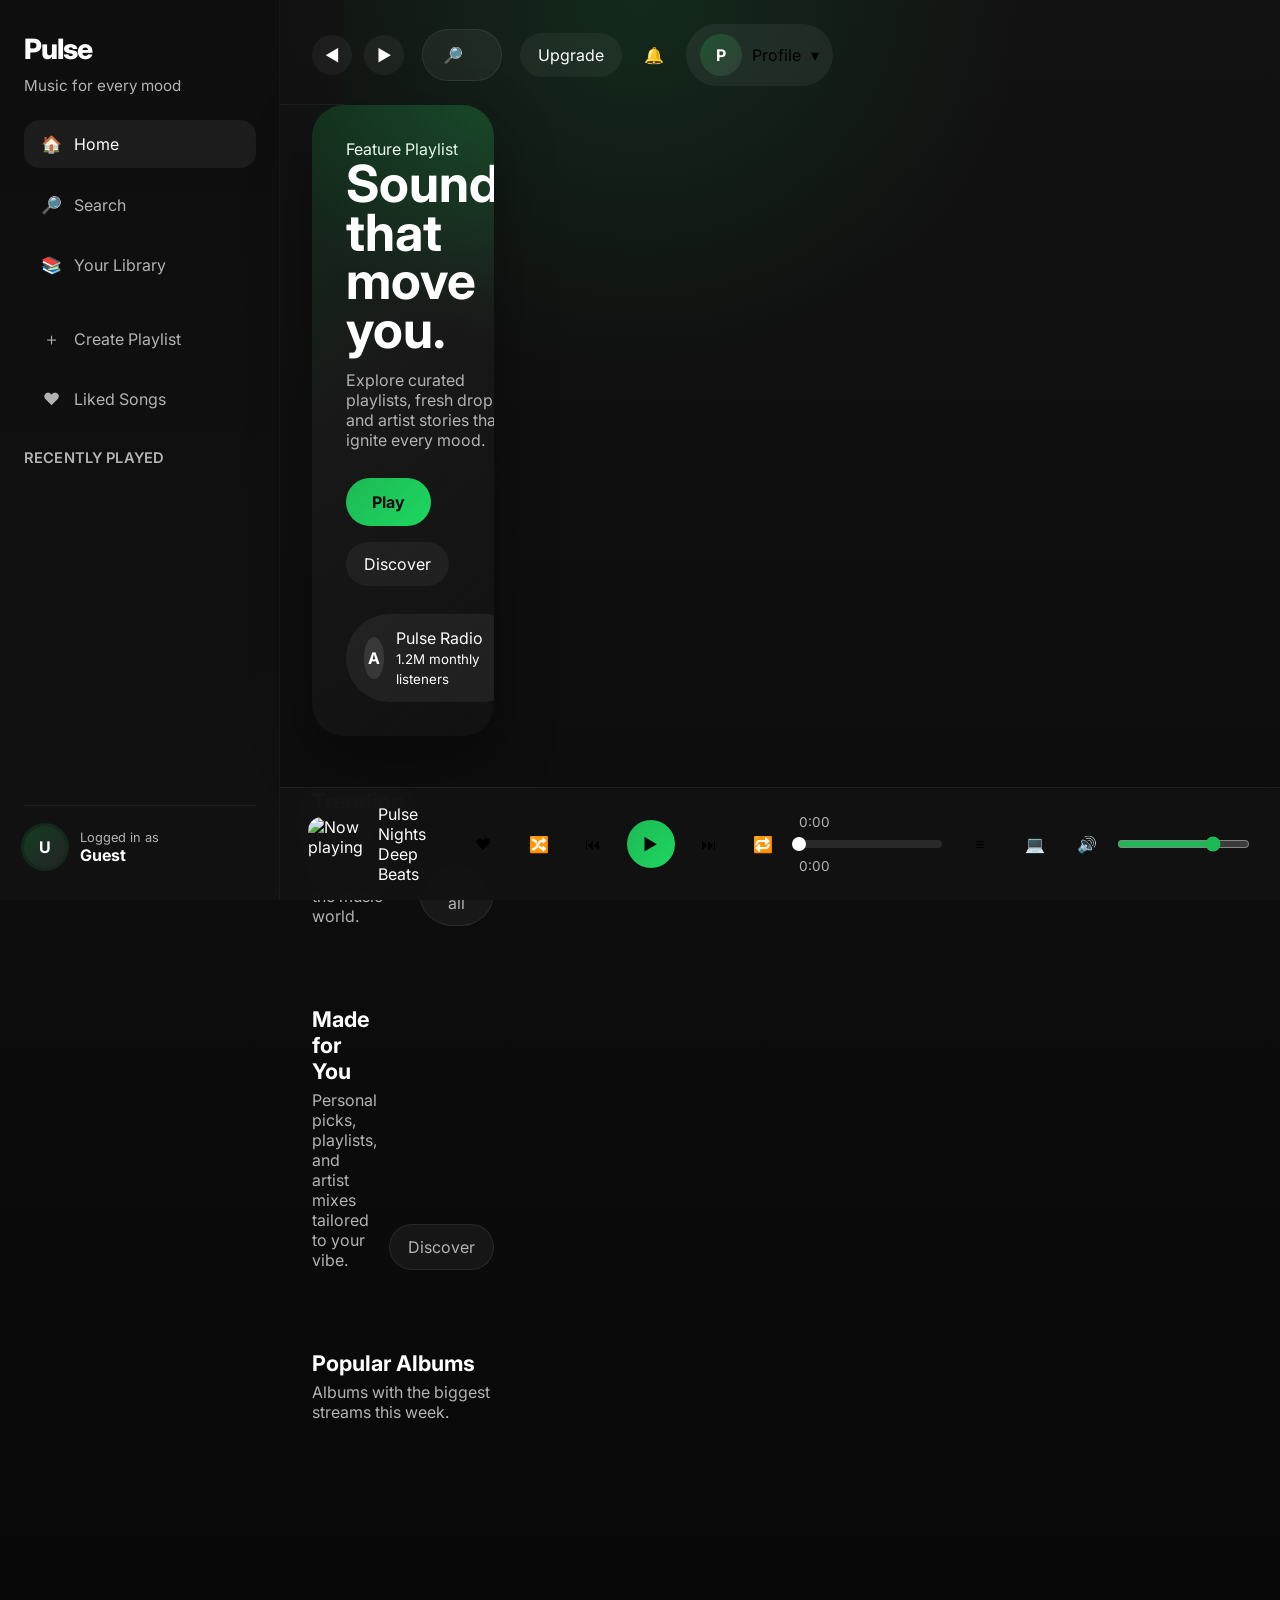
==== index.html @ 193f2313 "ok" ====
<!DOCTYPE html>
<html lang="en">
<head>
  <meta charset="UTF-8" />
  <meta name="viewport" content="width=device-width, initial-scale=1.0" />
  <title>Pulse Music • Spotify Clone</title>
  <link rel="preconnect" href="https://fonts.googleapis.com" />
  <link rel="preconnect" href="https://fonts.gstatic.com" crossorigin />
  <link href="https://fonts.googleapis.com/css2?family=Inter:wght@400;500;600;700;800&display=swap" rel="stylesheet" />
  <link rel="stylesheet" href="style.css" />
</head>
<body>
  <div class="page-shell">
    <aside class="sidebar">
      <div class="brand-panel">
        <div class="brand-logo">Pulse</div>
        <span class="brand-tag">Music for every mood</span>
      </div>
      <nav class="main-menu">
        <button class="menu-item active" data-view="home">
          <span class="icon home-icon"></span>
          <span>Home</span>
        </button>
        <button class="menu-item" data-view="search">
          <span class="icon search-icon"></span>
          <span>Search</span>
        </button>
        <button class="menu-item" data-view="library">
          <span class="icon library-icon"></span>
          <span>Your Library</span>
        </button>
      </nav>
      <div class="secondary-menu">
        <button class="playlist-action">
          <span class="icon add-icon"></span>
          Create Playlist
        </button>
        <button class="playlist-action">
          <span class="icon heart-icon"></span>
          Liked Songs
        </button>
      </div>
      <div class="playlist-panel">
        <div class="panel-title">Recently played</div>
        <div class="playlists-list" id="sidebar-playlists"></div>
      </div>
      <div class="sidebar-footer">
        <div class="profile-chip" id="sidebar-profile">
          <div class="avatar badge">U</div>
          <div>
            <span class="small-label">Logged in as</span>
            <p class="bold-text" id="sidebar-username">Guest</p>
          </div>
        </div>
      </div>
    </aside>

    <div class="main-frame">
      <header class="topbar" id="topbar">
        <div class="nav-controls">
          <button class="circle-btn soft-btn" id="nav-back" aria-label="Go back">◀</button>
          <button class="circle-btn soft-btn" id="nav-forward" aria-label="Go forward">▶</button>
        </div>
        <div class="search-shell">
          <div class="search-field">
            <span class="search-icon"></span>
            <input id="global-search" type="search" placeholder="Search artists, tracks, playlists..." autocomplete="off" />
          </div>
          <div class="search-suggestions" id="search-suggestions"></div>
        </div>
        <div class="top-actions">
          <button class="ghost-btn">Upgrade</button>
          <button class="icon-btn notification-btn" aria-label="Notifications">🔔</button>
          <button class="profile-btn" id="profile-dropdown-btn">
            <span class="avatar">P</span>
            <span class="username-text" id="topbar-name">Profile</span>
            <span class="chevron">▾</span>
          </button>
        </div>
      </header>

      <main class="workspace">
        <section class="hero-panel">
          <div class="hero-badge">Feature Playlist</div>
          <div class="hero-inner">
            <div class="hero-copy">
              <h1>Sounds that move you.</h1>
              <p>Explore curated playlists, fresh drops, and artist stories that ignite every mood.</p>
              <div class="hero-actions">
                <button class="primary-btn" id="hero-play">Play</button>
                <button class="ghost-btn">Discover</button>
              </div>
              <div class="hero-meta">
                <div class="artist-chip">
                  <span class="avatar blur-avatar">A</span>
                  <div>
                    <span>Pulse Radio</span>
                    <small>1.2M monthly listeners</small>
                  </div>
                </div>
              </div>
            </div>
            <div class="hero-cover">
              <div class="cover-glow"></div>
              <img src="https://images.unsplash.com/photo-1511376777868-611b54f68947?auto=format&fit=crop&w=900&q=80" alt="Featured album" />
            </div>
          </div>
        </section>

        <section class="section-block" id="trending-section">
          <div class="section-heading">
            <div>
              <h2>Trending Songs</h2>
              <p>What’s hot right now in the music world.</p>
            </div>
            <button class="text-btn" id="view-more-trending">View all</button>
          </div>
          <div class="horizontal-cards" id="trending-cards"></div>
        </section>

        <section class="section-block" id="made-for-you">
          <div class="section-heading">
            <div>
              <h2>Made for You</h2>
              <p>Personal picks, playlists, and artist mixes tailored to your vibe.</p>
            </div>
            <button class="text-btn" id="discover-more">Discover</button>
          </div>
          <div class="horizontal-cards" id="made-cards"></div>
        </section>

        <section class="section-block" id="popular-albums">
          <div class="section-heading">
            <div>
              <h2>Popular Albums</h2>
              <p>Albums with the biggest streams this week.</p>
            </div>
          </div>
          <div class="horizontal-cards" id="album-cards"></div>
        </section>

        <section class="section-block" id="library-section" hidden>
          <div class="section-heading">
            <div>
              <h2>Your Library</h2>
              <p>Quick access to liked songs and saved playlists.</p>
            </div>
            <button class="text-btn" id="open-liked-songs">Liked songs</button>
          </div>
          <div class="library-grid" id="library-grid"></div>
        </section>

        <section class="section-block" id="search-results-section" hidden>
          <div class="section-heading">
            <div>
              <h2>Search results</h2>
              <p>Instant results for your search query.</p>
            </div>
          </div>
          <div class="search-results-grid" id="search-results"></div>
        </section>
      </main>
    </div>
  </div>

  <div class="player-bar" id="player-bar">
    <div class="player-left">
      <img id="player-cover" class="player-cover" src="https://images.unsplash.com/photo-1511671782779-c97d3d27a1d4?auto=format&fit=crop&w=120&q=80" alt="Now playing" />
      <div>
        <p class="mini-label" id="player-song-title">Pulse Nights</p>
        <p class="tiny-text" id="player-artist">Deep Beats</p>
      </div>
      <button class="icon-btn" id="player-like" aria-label="Like song">♥</button>
    </div>
    <div class="player-center">
      <div class="player-controls">
        <button class="icon-btn" id="shuffle-btn" aria-label="Shuffle">🔀</button>
        <button class="icon-btn" id="prev-btn" aria-label="Previous">⏮</button>
        <button class="play-toggle primary-circle" id="play-pause-btn" aria-label="Play/Pause">▶</button>
        <button class="icon-btn" id="next-btn" aria-label="Next">⏭</button>
        <button class="icon-btn" id="repeat-btn" aria-label="Repeat">🔁</button>
      </div>
      <div class="progress-shell">
        <span class="time-label" id="current-time">0:00</span>
        <div class="progress-track" id="progress-track">
          <div class="progress-fill" id="progress-fill"></div>
          <div class="progress-thumb" id="progress-thumb"></div>
        </div>
        <span class="time-label" id="total-time">0:00</span>
      </div>
    </div>
    <div class="player-right">
      <button class="icon-btn" id="queue-btn" aria-label="Queue">≡</button>
      <button class="icon-btn" id="device-btn" aria-label="Devices">💻</button>
      <div class="volume-shell">
        <button class="icon-btn" id="mute-btn" aria-label="Mute">🔊</button>
        <input type="range" id="volume-slider" min="0" max="1" step="0.01" value="0.75" />
      </div>
    </div>
  </div>

  <div class="lyrics-modal" id="lyrics-modal" hidden>
    <div class="lyrics-card">
      <button class="close-modal" id="close-lyrics">✕</button>
      <h3>Lyrics board</h3>
      <p class="mini-label">Live lyrics, song story and playback mood.</p>
      <div class="lyrics-body" id="lyrics-body">
        <p>When the night calls the rhythm, we run through the pulse.</p>
        <p>Every beat, every drop, a memory feeling so close.</p>
        <p>Your voice becomes the skyline, and I float on the motion.</p>
      </div>
    </div>
  </div>

  <div class="modal-overlay" id="modal-overlay" hidden>
    <div class="modal-card">
      <div class="modal-header">
        <h3 id="modal-title">Confirm action</h3>
        <button class="close-modal" id="modal-close">✕</button>
      </div>
      <p class="modal-body" id="modal-text">Are you sure?</p>
      <input class="modal-input" id="modal-input" type="text" placeholder="Enter a playlist name" hidden />
      <div class="modal-actions">
        <button class="ghost-btn" id="modal-secondary">Cancel</button>
        <button class="primary-btn" id="modal-primary">Confirm</button>
      </div>
    </div>
  </div>

  <div class="toast-container" id="toast-container"></div>
  <audio id="audio-player" preload="metadata"></audio>
  <script type="module" src="app.js"></script>
</body>
</html>
---- style.css ----
:root {
  --bg: #121212;
  --bg-strong: #181818;
  --panel: #1a1a1a;
  --surface: #242424;
  --surface-soft: rgba(255,255,255,0.04);
  --text: #ffffff;
  --muted: #b3b3b3;
  --accent: #1db954;
  --accent-soft: rgba(29,185,84,0.16);
  --shadow: 0 24px 60px rgba(0,0,0,0.35);
  --radius: 24px;
  --radius-sm: 16px;
  --transition: 240ms cubic-bezier(0.22, 1, 0.36, 1);
}

* {
  box-sizing: border-box;
}

[hidden] {
  display: none !important;
}

html, body {
  min-height: 100%;
  background: radial-gradient(circle at top, rgba(29,185,84,0.14), transparent 22%),
              linear-gradient(180deg, #121212 0%, #080808 100%);
  color: var(--text);
  font-family: "Inter", sans-serif;
  margin: 0;
}

body {
  overflow-x: hidden;
}

img {
  max-width: 100%;
  display: block;
}

button, input {
  font: inherit;
}

button {
  border: none;
  background: transparent;
  cursor: pointer;
}

input {
  color: var(--text);
}

a {
  color: inherit;
  text-decoration: none;
}

.page-shell {
  display: grid;
  grid-template-columns: 280px 1fr;
  min-height: 100vh;
}

.sidebar {
  position: fixed;
  inset: 0 auto 0 0;
  width: 280px;
  padding: 32px 24px;
  background: linear-gradient(180deg, rgba(14,14,14,0.98), rgba(18,18,18,0.97));
  box-shadow: inset -1px 0 0 rgba(255,255,255,0.04);
  display: flex;
  flex-direction: column;
  gap: 26px;
}

.brand-panel {
  display: flex;
  flex-direction: column;
  gap: 10px;
}

.brand-logo {
  font-size: 1.75rem;
  font-weight: 800;
  letter-spacing: -0.04em;
}

.brand-tag {
  color: var(--muted);
  font-size: 0.95rem;
}

.main-menu, .secondary-menu {
  display: grid;
  gap: 12px;
}

.menu-item, .playlist-action {
  width: 100%;
  display: flex;
  align-items: center;
  gap: 14px;
  padding: 14px 18px;
  border-radius: 16px;
  color: var(--muted);
  transition: background var(--transition), color var(--transition), transform var(--transition);
}

.menu-item.active, .menu-item:hover, .playlist-action:hover {
  background: rgba(255,255,255,0.06);
  color: var(--text);
  transform: translateY(-1px);
}

.icon {
  width: 18px;
  height: 18px;
  display: inline-flex;
  align-items: center;
  justify-content: center;
  font-size: 1.05rem;
}

.home-icon::before { content: "🏠"; }
.search-icon::before { content: "🔎"; }
.library-icon::before { content: "📚"; }
.add-icon::before { content: "＋"; }
.heart-icon::before { content: "♥"; }

.playlist-panel {
  flex: 1;
  overflow: hidden;
  display: flex;
  flex-direction: column;
  gap: 12px;
}

.panel-title {
  font-size: 0.92rem;
  font-weight: 600;
  letter-spacing: 0.01em;
  text-transform: uppercase;
  color: var(--muted);
}

.playlists-list {
  display: grid;
  gap: 10px;
  overflow-y: auto;
  padding-right: 6px;
}

.playlists-list::-webkit-scrollbar {
  width: 6px;
}

.playlists-list::-webkit-scrollbar-thumb {
  background: rgba(255,255,255,0.12);
  border-radius: 999px;
}

.playlist-chip {
  padding: 12px 14px;
  border-radius: 14px;
  background: rgba(255,255,255,0.03);
  color: #e2e2e2;
  transition: background var(--transition), transform var(--transition);
}

.playlist-chip:hover {
  background: rgba(255,255,255,0.08);
  transform: translateX(4px);
}

.sidebar-footer {
  border-top: 1px solid rgba(255,255,255,0.06);
  padding-top: 20px;
}

.profile-chip {
  display: grid;
  grid-template-columns: auto 1fr;
  gap: 14px;
  align-items: center;
}

.avatar {
  width: 42px;
  height: 42px;
  border-radius: 50%;
  display: grid;
  place-items: center;
  background: linear-gradient(135deg, rgba(29,185,84,0.25), rgba(255,255,255,0.08));
  color: var(--text);
  font-weight: 700;
}

.badge {
  box-shadow: 0 0 0 3px rgba(29,185,84,0.14);
}

.small-label {
  display: block;
  color: var(--muted);
  font-size: 0.8rem;
}

.bold-text {
  margin: 0;
  font-weight: 700;
}

.main-frame {
  margin-left: 280px;
  display: flex;
  flex-direction: column;
  min-height: 100vh;
  padding-bottom: 140px;
}

.workspace {
  display: grid;
  gap: 28px;
}

.topbar {
  position: sticky;
  top: 0;
  z-index: 10;
  display: flex;
  align-items: center;
  justify-content: space-between;
  gap: 18px;
  padding: 24px 32px 18px;
  background: rgba(18,18,18,0.9);
  backdrop-filter: blur(18px);
  border-bottom: 1px solid rgba(255,255,255,0.06);
}

.nav-controls {
  display: flex;
  align-items: center;
  gap: 12px;
}

.circle-btn, .icon-btn, .primary-circle {
  width: 40px;
  height: 40px;
  display: grid;
  place-items: center;
  border-radius: 50%;
}

.soft-btn {
  background: rgba(255,255,255,0.05);
  color: var(--text);
  transition: transform var(--transition), background var(--transition);
}

.soft-btn:hover {
  background: rgba(255,255,255,0.1);
  transform: translateY(-1px);
}

.search-shell {
  flex: 1;
  max-width: 620px;
  position: relative;
}

.search-field {
  width: 100%;
  display: flex;
  align-items: center;
  gap: 14px;
  padding: 14px 20px;
  border-radius: 999px;
  background: rgba(255,255,255,0.05);
  border: 1px solid rgba(255,255,255,0.08);
}

.search-field input {
  width: 100%;
  border: none;
  outline: none;
  background: transparent;
  color: var(--text);
}

.search-suggestions {
  position: absolute;
  left: 0;
  right: 0;
  top: calc(100% + 10px);
  background: rgba(24,24,24,0.98);
  border-radius: 22px;
  padding: 14px;
  box-shadow: var(--shadow);
  display: none;
}

.search-suggestions.active {
  display: block;
}

.search-suggestions p {
  margin: 0;
  color: var(--muted);
  padding: 12px 0;
}

.top-actions {
  display: flex;
  align-items: center;
  gap: 12px;
}

.ghost-btn, .text-btn {
  border-radius: 999px;
  padding: 12px 18px;
  background: rgba(255,255,255,0.05);
  color: var(--text);
}

.text-btn {
  color: var(--muted);
  border: 1px solid rgba(255,255,255,0.08);
}

.text-btn:hover {
  background: rgba(255,255,255,0.08);
  color: var(--text);
}

.profile-btn {
  display: flex;
  align-items: center;
  gap: 10px;
  padding: 10px 14px;
  border-radius: 999px;
  background: rgba(255,255,255,0.06);
}

.username-text {
  display: inline-block;
}

.hero-panel {
  margin: 0 32px 24px;
  padding: 34px;
  border-radius: 32px;
  background: linear-gradient(140deg, rgba(29,185,84,0.16), rgba(255,255,255,0.04) 42%, rgba(18,18,18,0.95));
  box-shadow: var(--shadow);
  position: relative;
  overflow: hidden;
}

.hero-panel::after {
  content: "";
  position: absolute;
  inset: 0;
  background: radial-gradient(circle at top right, rgba(29,185,84,0.18), transparent 34%);
  pointer-events: none;
}

.hero-inner {
  display: grid;
  grid-template-columns: 1.4fr 1fr;
  gap: 32px;
  align-items: center;
  position: relative;
  z-index: 1;
}

.hero-copy h1 {
  margin: 0 0 16px;
  font-size: clamp(2.6rem, 4vw, 4.2rem);
  line-height: 0.95;
}

.hero-copy p {
  margin: 0 0 28px;
  max-width: 520px;
  color: var(--muted);
  font-size: 1rem;
}

.hero-actions {
  display: flex;
  gap: 16px;
  flex-wrap: wrap;
}

.primary-btn {
  padding: 14px 26px;
  border-radius: 999px;
  background: linear-gradient(135deg, var(--accent), #1ed760);
  color: #080808;
  font-weight: 700;
  transition: transform var(--transition), opacity var(--transition);
}

.primary-btn:hover {
  transform: translateY(-2px);
}

.hero-cover {
  position: relative;
}

.cover-glow {
  position: absolute;
  inset: -30px;
  background: radial-gradient(circle, rgba(29,185,84,0.18), transparent 44%);
  filter: blur(40px);
  z-index: 0;
}

.hero-cover img {
  position: relative;
  width: 100%;
  border-radius: 28px;
  transform: translateY(-10px);
  transition: transform var(--transition);
}

.hero-cover:hover img {
  transform: translateY(-18px) scale(1.02);
}

.hero-meta {
  margin-top: 28px;
}

.search-results-grid,
.library-grid {
  display: grid;
  gap: 18px;
  grid-template-columns: repeat(auto-fit, minmax(220px, 1fr));
}

.artist-chip {
  display: inline-flex;
  align-items: center;
  gap: 12px;
  padding: 14px 18px;
  border-radius: 999px;
  background: rgba(255,255,255,0.06);
}

.blur-avatar {
  background: rgba(255,255,255,0.1);
  color: #fff;
}

.section-block {
  margin: 0 32px 28px;
}

.section-heading {
  display: flex;
  justify-content: space-between;
  gap: 12px;
  align-items: flex-end;
  margin-bottom: 18px;
}

.section-heading h2 {
  margin: 0;
  font-size: 1.35rem;
}

.section-heading p {
  margin: 6px 0 0;
  color: var(--muted);
}

.horizontal-cards {
  display: grid;
  grid-auto-flow: column;
  grid-auto-columns: minmax(220px, 1fr);
  gap: 18px;
  overflow-x: auto;
  padding-bottom: 6px;
  scroll-snap-type: x mandatory;
}

.horizontal-cards > * {
  scroll-snap-align: start;
}

.horizontal-cards::-webkit-scrollbar {
  height: 8px;
}

.horizontal-cards::-webkit-scrollbar-thumb {
  background: rgba(255,255,255,0.14);
  border-radius: 999px;
}

.card {
  position: relative;
  min-height: 320px;
  border-radius: 28px;
  overflow: hidden;
  background: linear-gradient(180deg, rgba(255,255,255,0.04), rgba(0,0,0,0.25));
  box-shadow: inset 0 0 0 1px rgba(255,255,255,0.03), var(--shadow);
  display: grid;
  grid-template-rows: auto 1fr;
  transition: transform var(--transition), box-shadow var(--transition);
}

.card:hover {
  transform: translateY(-6px);
  box-shadow: 0 30px 70px rgba(0,0,0,0.35);
}

.card img {
  width: 100%;
  aspect-ratio: 1 / 1;
  object-fit: cover;
}

.card-content {
  display: grid;
  gap: 14px;
  padding: 20px;
}

.card-content h3 {
  margin: 0;
  font-size: 1.06rem;
}

.card-content p {
  margin: 0;
  color: var(--muted);
  font-size: 0.95rem;
}

.card-actions {
  display: flex;
  align-items: center;
  justify-content: space-between;
  gap: 12px;
}

.card-actions button {
  padding: 10px 14px;
  border-radius: 16px;
  background: rgba(255,255,255,0.05);
  color: var(--text);
}

.player-bar {
  position: fixed;
  left: 280px;
  right: 0;
  bottom: 0;
  display: grid;
  grid-template-columns: 1fr 2.2fr 0.9fr;
  align-items: center;
  gap: 18px;
  padding: 16px 28px;
  background: rgba(18,18,18,0.96);
  backdrop-filter: blur(18px);
  border-top: 1px solid rgba(255,255,255,0.06);
}

.player-left, .player-center, .player-right {
  display: flex;
  align-items: center;
  gap: 16px;
}

.player-cover {
  width: 54px;
  height: 54px;
  border-radius: 14px;
  object-fit: cover;
}

.player-left p {
  margin: 0;
}

.player-controls {
  display: flex;
  align-items: center;
  gap: 14px;
}

.primary-circle {
  width: 48px;
  height: 48px;
  background: linear-gradient(135deg, var(--accent), #1ed760);
  color: #080808;
}

.progress-shell {
  flex: 1;
  display: grid;
  gap: 10px;
}

.progress-track {
  width: 100%;
  height: 8px;
  border-radius: 999px;
  background: rgba(255,255,255,0.1);
  position: relative;
  cursor: pointer;
}

.progress-fill {
  height: 100%;
  width: 0%;
  border-radius: 999px;
  background: linear-gradient(90deg, var(--accent), #1ed760);
}

.progress-thumb {
  position: absolute;
  top: 50%;
  left: 0;
  width: 14px;
  height: 14px;
  border-radius: 50%;
  background: var(--text);
  transform: translate(-50%, -50%);
  transition: left var(--transition);
}

.time-label {
  color: var(--muted);
  font-size: 0.85rem;
}

.volume-shell {
  display: flex;
  align-items: center;
  gap: 12px;
  min-width: 180px;
}

#volume-slider {
  width: 100%;
  accent-color: var(--accent);
}

.lyrics-modal {
  position: fixed;
  inset: 0;
  display: grid;
  place-items: center;
  background: rgba(0,0,0,0.7);
  backdrop-filter: blur(10px);
}

.lyrics-card {
  width: min(620px, calc(100% - 40px));
  padding: 28px;
  border-radius: 28px;
  background: rgba(18,18,18,0.96);
  box-shadow: var(--shadow);
}

.close-modal {
  position: absolute;
  right: 24px;
  top: 24px;
  width: 38px;
  height: 38px;
  border-radius: 50%;
  background: rgba(255,255,255,0.05);
}

.lyrics-body p {
  margin: 18px 0 0;
  color: var(--muted);
  line-height: 1.8;
}

.toast-container {
  position: fixed;
  right: 24px;
  bottom: 110px;
  display: grid;
  gap: 12px;
  z-index: 20;
}

.modal-overlay {
  position: fixed;
  inset: 0;
  display: grid;
  place-items: center;
  background: rgba(0,0,0,0.65);
  backdrop-filter: blur(6px);
  z-index: 30;
}

.modal-card {
  width: min(520px, calc(100% - 40px));
  padding: 26px;
  border-radius: 28px;
  background: rgba(18,18,18,0.96);
  border: 1px solid rgba(255,255,255,0.1);
  box-shadow: var(--shadow);
  display: grid;
  gap: 20px;
}

.modal-header {
  display: flex;
  align-items: center;
  justify-content: space-between;
  gap: 16px;
}

.modal-card h3 {
  margin: 0;
  font-size: 1.3rem;
}

.modal-body {
  margin: 0;
  color: var(--muted);
  line-height: 1.7;
}

.modal-input {
  width: 100%;
  padding: 14px 16px;
  border-radius: 16px;
  border: 1px solid rgba(255,255,255,0.1);
  background: rgba(255,255,255,0.04);
  color: var(--text);
}

.modal-actions {
  display: flex;
  justify-content: flex-end;
  gap: 12px;
  flex-wrap: wrap;
}

.toast {
  min-width: 260px;
  padding: 16px 18px;
  border-radius: 18px;
  background: rgba(25,25,25,0.96);
  border: 1px solid rgba(255,255,255,0.08);
  color: var(--text);
  display: flex;
  align-items: center;
  gap: 12px;
  animation: fadeSlide 0.3s ease;
}

@keyframes fadeSlide {
  from { opacity: 0; transform: translateY(20px); }
  to { opacity: 1; transform: translateY(0); }
}

.auth-page {
  min-height: 100vh;
  display: grid;
  place-items: center;
  background: linear-gradient(180deg, #0e0e0e 0%, #121212 100%);
}

.auth-shell {
  width: min(460px, calc(100% - 32px));
  padding: 32px;
}

.auth-card {
  background: rgba(255,255,255,0.03);
  border: 1px solid rgba(255,255,255,0.08);
  border-radius: 32px;
  padding: 34px 30px;
  box-shadow: var(--shadow);
}

.auth-brand h1 {
  margin: 0 0 8px;
  font-size: 2.2rem;
}

.auth-brand p {
  margin: 0 0 28px;
  color: var(--muted);
}

.auth-form {
  display: grid;
  gap: 18px;
}

.auth-form label {
  display: grid;
  gap: 10px;
  color: var(--muted);
  font-size: 0.95rem;
}

.auth-form input {
  width: 100%;
  padding: 14px 16px;
  border-radius: 18px;
  border: 1px solid rgba(255,255,255,0.1);
  background: rgba(255,255,255,0.04);
  outline: none;
}

.auth-footer-checkbox {
  align-items: center;
  font-size: 0.95rem;
}

.auth-footer-checkbox input {
  width: auto;
}

.demo-hint {
  margin: 0;
  color: var(--muted);
  font-size: 0.85rem;
  text-align: center;
}


@media (max-width: 1040px) {
  .page-shell {
    grid-template-columns: 1fr;
  }

  .sidebar {
    position: relative;
    width: 100%;
    flex-direction: row;
    flex-wrap: wrap;
    justify-content: space-between;
    padding: 24px;
  }

  .main-frame {
    margin-left: 0;
  }

  .player-bar {
    left: 0;
  }

  .topbar {
    padding: 18px 20px;
  }

  .hero-panel, .section-block {
    margin: 0 20px 24px;
  }
}

@media (max-width: 760px) {
  .topbar {
    flex-direction: column;
    align-items: stretch;
  }

  .search-suggestions {
    top: calc(100% + 8px);
  }

  .hero-inner {
    grid-template-columns: 1fr;
  }

  .player-bar {
    grid-template-columns: 1fr;
    gap: 14px;
    padding: 18px 18px;
  }

  .player-left, .player-center, .player-right {
    flex-wrap: wrap;
    justify-content: center;
  }

  .player-right {
    justify-content: space-between;
  }

  .username-text {
    display: none;
  }

  .section-heading {
    flex-direction: column;
    align-items: flex-start;
  }

  .horizontal-cards {
    grid-auto-columns: minmax(180px, 1fr);
  }
}
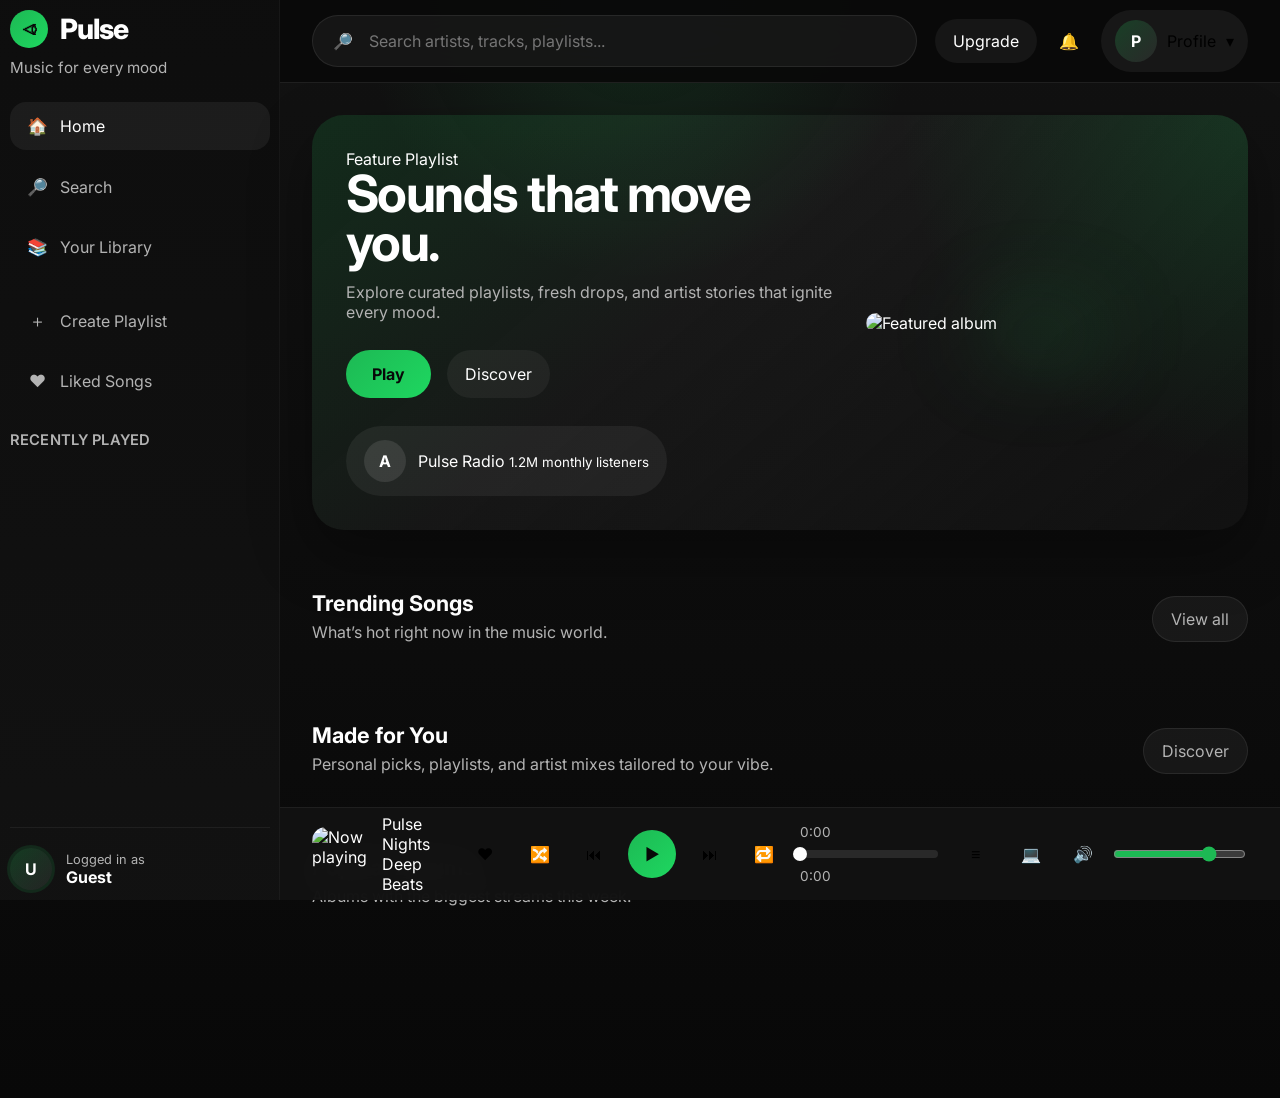
==== commit 5d7fc06a: "ok" ====
--- a/index.html
+++ b/index.html
@@ -13,7 +13,7 @@
   <div class="page-shell">
     <aside class="sidebar">
       <div class="brand-panel">
-        <div class="brand-logo">Pulse</div>
+        <div class="brand-logo"><span class="logo-mark">⏿</span> Pulse</div>
         <span class="brand-tag">Music for every mood</span>
       </div>
       <nav class="main-menu">
@@ -57,10 +57,6 @@
 
     <div class="main-frame">
       <header class="topbar" id="topbar">
-        <div class="nav-controls">
-          <button class="circle-btn soft-btn" id="nav-back" aria-label="Go back">◀</button>
-          <button class="circle-btn soft-btn" id="nav-forward" aria-label="Go forward">▶</button>
-        </div>
         <div class="search-shell">
           <div class="search-field">
             <span class="search-icon"></span>
--- a/style.css
+++ b/style.css
@@ -59,17 +59,11 @@
   text-decoration: none;
 }
 
-.page-shell {
-  display: grid;
-  grid-template-columns: 280px 1fr;
-  min-height: 100vh;
-}
-
 .sidebar {
   position: fixed;
   inset: 0 auto 0 0;
   width: 280px;
-  padding: 32px 24px;
+  padding: 10px;
   background: linear-gradient(180deg, rgba(14,14,14,0.98), rgba(18,18,18,0.97));
   box-shadow: inset -1px 0 0 rgba(255,255,255,0.04);
   display: flex;
@@ -87,6 +81,21 @@
   font-size: 1.75rem;
   font-weight: 800;
   letter-spacing: -0.04em;
+  display: inline-flex;
+  align-items: center;
+  gap: 12px;
+}
+
+.logo-mark {
+  width: 38px;
+  height: 38px;
+  border-radius: 50%;
+  display: inline-grid;
+  place-items: center;
+  background: linear-gradient(135deg, var(--accent), #1ed760);
+  color: #080808;
+  font-size: 0.95rem;
+  font-weight: 900;
 }
 
 .brand-tag {
@@ -235,16 +244,10 @@
   align-items: center;
   justify-content: space-between;
   gap: 18px;
-  padding: 24px 32px 18px;
-  background: rgba(18,18,18,0.9);
+  padding: 10px 32px;
+  background: rgba(10,10,10,0.96);
   backdrop-filter: blur(18px);
-  border-bottom: 1px solid rgba(255,255,255,0.06);
-}
-
-.nav-controls {
-  display: flex;
-  align-items: center;
-  gap: 12px;
+  border-bottom: 1px solid rgba(255,255,255,0.09);
 }
 
 .circle-btn, .icon-btn, .primary-circle {
@@ -307,6 +310,26 @@
   display: block;
 }
 
+.search-suggestions .suggestion-item {
+  width: 100%;
+  border: none;
+  background: rgba(255,255,255,0.04);
+  color: var(--text);
+  padding: 12px 16px;
+  border-radius: 16px;
+  text-align: left;
+  margin-bottom: 10px;
+  cursor: pointer;
+}
+
+.search-suggestions .suggestion-item:last-child {
+  margin-bottom: 0;
+}
+
+.search-suggestions .suggestion-item:hover {
+  background: rgba(255,255,255,0.08);
+}
+
 .search-suggestions p {
   margin: 0;
   color: var(--muted);
@@ -350,13 +373,17 @@
 }
 
 .hero-panel {
-  margin: 0 32px 24px;
+  margin: 32px 32px;
   padding: 34px;
   border-radius: 32px;
   background: linear-gradient(140deg, rgba(29,185,84,0.16), rgba(255,255,255,0.04) 42%, rgba(18,18,18,0.95));
   box-shadow: var(--shadow);
   position: relative;
   overflow: hidden;
+}
+
+.hero-panel h1 {
+  letter-spacing: -0.03em;
 }
 
 .hero-panel::after {
@@ -556,6 +583,274 @@
   color: var(--text);
 }
 
+.detail-shell {
+  min-height: 100vh;
+  background: radial-gradient(circle at top left, rgba(29,185,84,0.12), transparent 25%), linear-gradient(180deg, #070707 0%, #0d0d0f 100%);
+  color: var(--text);
+}
+
+.detail-topbar {
+  position: sticky;
+  top: 0;
+  z-index: 10;
+  display: flex;
+  align-items: center;
+  justify-content: space-between;
+  gap: 20px;
+  padding: 18px 32px;
+  background: rgba(10,10,10,0.97);
+  border-bottom: 1px solid rgba(255,255,255,0.09);
+}
+
+.back-btn {
+  display: inline-flex;
+  align-items: center;
+  gap: 8px;
+  padding: 10px 16px;
+  border-radius: 999px;
+  background: rgba(255,255,255,0.06);
+  color: var(--text);
+  white-space: nowrap;
+  text-decoration: none;
+  transition: background var(--transition);
+}
+
+.back-btn:hover {
+  background: rgba(255,255,255,0.1);
+}
+
+.topbar-center {
+  flex: 1;
+  max-width: 500px;
+}
+
+.detail-main {
+  width: min(1300px, calc(100% - 64px));
+  margin: 0 auto;
+  padding: 40px 0 160px;
+  display: grid;
+  gap: 48px;
+}
+
+.song-hero {
+  display: grid;
+  grid-template-columns: minmax(300px, 380px) 1fr;
+  gap: 48px;
+  align-items: start;
+}
+
+.song-artwork {
+  position: relative;
+}
+
+.song-artwork img {
+  width: 100%;
+  height: auto;
+  aspect-ratio: 1;
+  border-radius: 28px;
+  object-fit: cover;
+  box-shadow: 0 20px 60px rgba(0,0,0,0.5);
+}
+
+.artwork-overlay {
+  position: absolute;
+  inset: 0;
+  border-radius: 28px;
+  background: radial-gradient(circle at 30% 30%, rgba(29,185,84,0.15), transparent 50%);
+}
+
+.song-info {
+  display: grid;
+  gap: 20px;
+}
+
+.song-badge {
+  display: inline-flex;
+  width: fit-content;
+  padding: 8px 16px;
+  border-radius: 999px;
+  background: rgba(29,185,84,0.18);
+  color: var(--accent);
+  font-weight: 700;
+  font-size: 0.85rem;
+  text-transform: uppercase;
+  letter-spacing: 0.05em;
+}
+
+.song-info h1 {
+  margin: 0;
+  font-size: clamp(2rem, 6vw, 3.2rem);
+  line-height: 1.1;
+  letter-spacing: -0.02em;
+}
+
+.song-info > p {
+  margin: 0;
+  font-size: 1.1rem;
+  color: var(--muted);
+}
+
+.song-stats {
+  color: var(--muted);
+  font-size: 0.95rem;
+}
+
+.song-actions {
+  display: flex;
+  gap: 12px;
+  flex-wrap: wrap;
+  margin-top: 8px;
+}
+
+.lyrics-section {
+  padding: 48px;
+  border-radius: 32px;
+  background: linear-gradient(135deg, rgba(24,24,24,0.95), rgba(18,18,18,0.98));
+  border: 1px solid rgba(255,255,255,0.08);
+}
+
+.lyrics-section h2 {
+  margin: 0 0 28px;
+  font-size: 1.6rem;
+  font-weight: 700;
+}
+
+.lyrics-content {
+  display: grid;
+  gap: 16px;
+  max-height: 600px;
+  overflow-y: auto;
+  padding-right: 12px;
+}
+
+.lyrics-content::-webkit-scrollbar {
+  width: 6px;
+}
+
+.lyrics-content::-webkit-scrollbar-track {
+  background: rgba(255,255,255,0.05);
+  border-radius: 999px;
+}
+
+.lyrics-content::-webkit-scrollbar-thumb {
+  background: rgba(29,185,84,0.3);
+  border-radius: 999px;
+}
+
+.lyrics-content::-webkit-scrollbar-thumb:hover {
+  background: rgba(29,185,84,0.5);
+}
+
+.lyric-line {
+  margin: 0;
+  font-size: 1.05rem;
+  line-height: 1.8;
+  color: var(--text);
+  padding: 12px 0;
+  border-left: 3px solid transparent;
+  padding-left: 16px;
+  transition: all var(--transition);
+}
+
+.lyric-line:hover {
+  border-left-color: var(--accent);
+  padding-left: 20px;
+}
+
+.more-songs-section {
+  display: grid;
+  gap: 28px;
+}
+
+.more-songs-section h2 {
+  margin: 0;
+  font-size: 1.6rem;
+  font-weight: 700;
+}
+
+.songs-grid {
+  display: grid;
+  grid-template-columns: repeat(auto-fill, minmax(220px, 1fr));
+  gap: 20px;
+}
+
+.songs-grid .card {
+  min-height: 320px;
+}
+
+.detail-tabs {
+  display: flex;
+  gap: 12px;
+  flex-wrap: wrap;
+}
+
+.detail-tab {
+  border: none;
+  background: rgba(255,255,255,0.05);
+  color: var(--muted);
+  padding: 12px 18px;
+  border-radius: 999px;
+  cursor: pointer;
+  transition: all var(--transition);
+}
+
+.detail-tab:hover {
+  background: rgba(255,255,255,0.08);
+}
+
+.detail-tab.active {
+  background: rgba(29,185,84,0.18);
+  color: var(--text);
+}
+
+.detail-panel {
+  padding: 32px;
+  border-radius: 28px;
+  background: rgba(24,24,24,0.95);
+  border: 1px solid rgba(255,255,255,0.08);
+}
+
+.related-grid,
+.track-list {
+  display: grid;
+  gap: 18px;
+}
+
+.track-item {
+  display: flex;
+  align-items: center;
+  justify-content: space-between;
+  gap: 14px;
+  padding: 16px 20px;
+  border-radius: 22px;
+  background: rgba(255,255,255,0.04);
+  transition: background var(--transition);
+}
+
+.track-item:hover {
+  background: rgba(255,255,255,0.08);
+}
+
+.track-actions {
+  display: flex;
+  gap: 10px;
+  flex-wrap: wrap;
+}
+
+.detail-section-title {
+  margin: 0 0 14px;
+}
+
+.card:hover {
+  transform: translateY(-6px);
+  box-shadow: 0 30px 70px rgba(0,0,0,0.35);
+}
+
+.detail-page .player-bar {
+  left: 0;
+  right: 0;
+}
+
 .player-bar {
   position: fixed;
   left: 280px;
@@ -565,7 +860,7 @@
   grid-template-columns: 1fr 2.2fr 0.9fr;
   align-items: center;
   gap: 18px;
-  padding: 16px 28px;
+  padding: 6px 32px;
   background: rgba(18,18,18,0.96);
   backdrop-filter: blur(18px);
   border-top: 1px solid rgba(255,255,255,0.06);
@@ -907,4 +1202,5 @@
   .horizontal-cards {
     grid-auto-columns: minmax(180px, 1fr);
   }
-}
+
+}
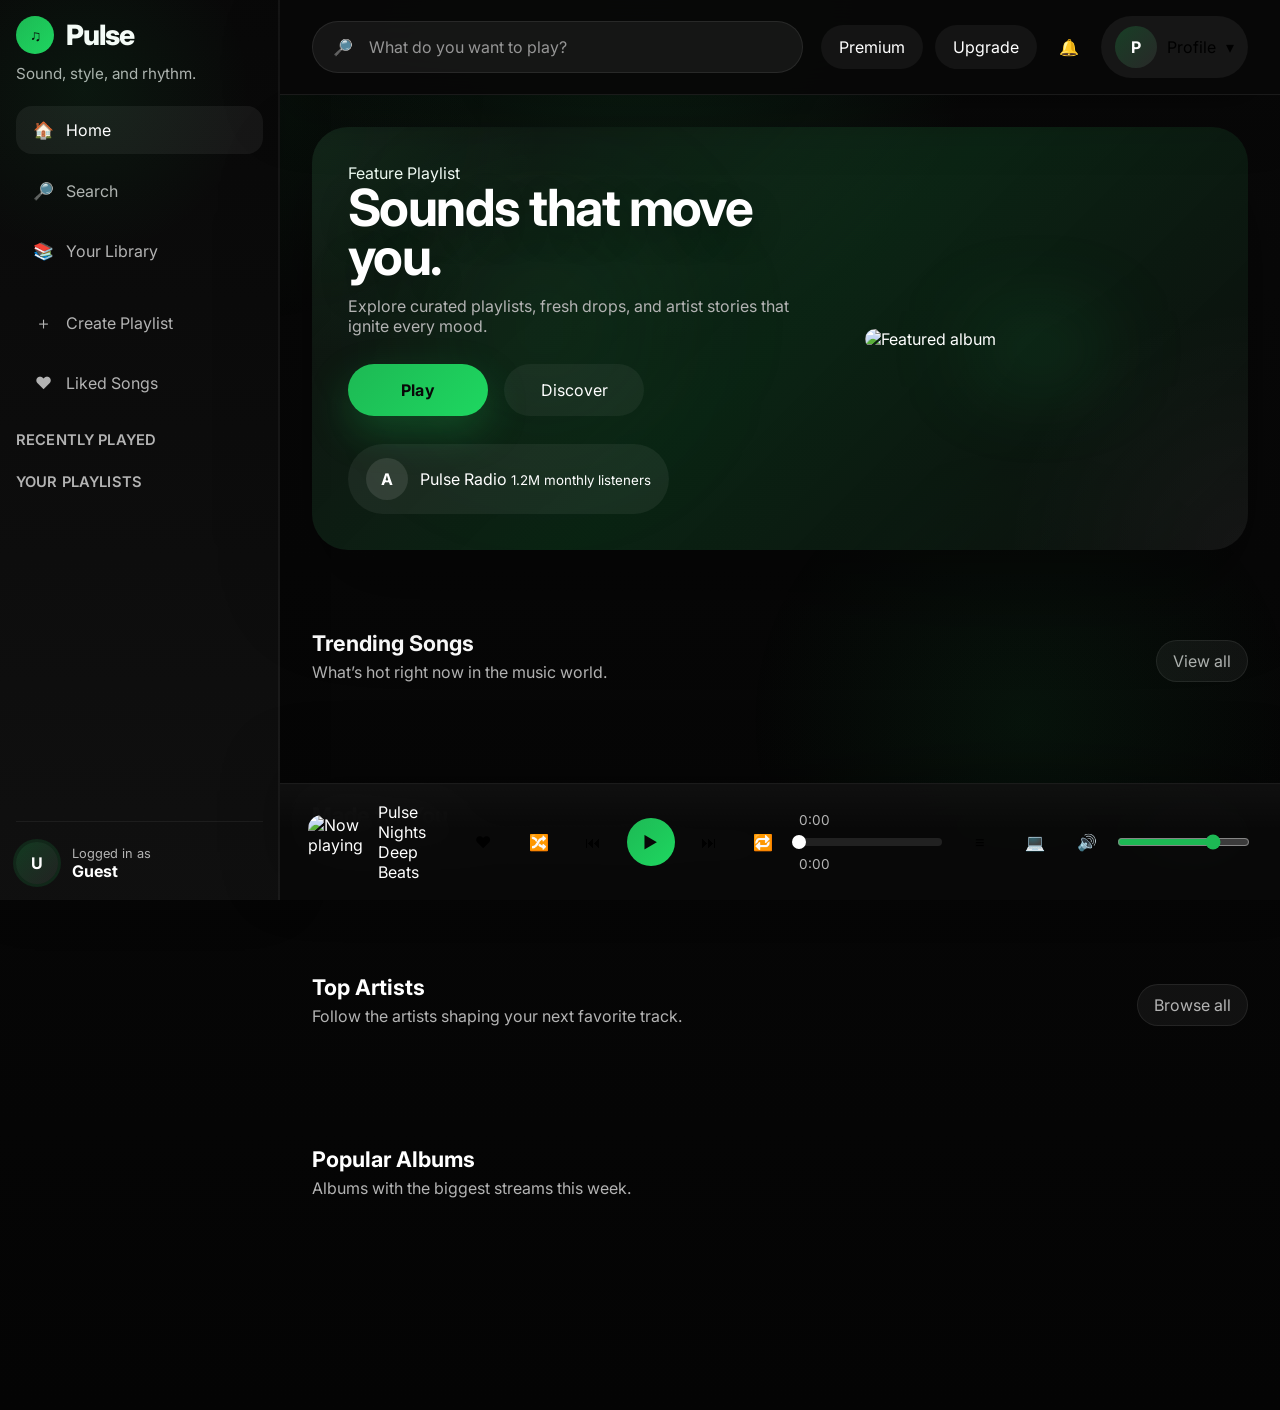
==== commit 0428d6cc: "ok" ====
--- a/index.html
+++ b/index.html
@@ -13,8 +13,8 @@
   <div class="page-shell">
     <aside class="sidebar">
       <div class="brand-panel">
-        <div class="brand-logo"><span class="logo-mark">⏿</span> Pulse</div>
-        <span class="brand-tag">Music for every mood</span>
+        <div class="brand-logo"><span class="logo-mark">♫</span> Pulse</div>
+        <span class="brand-tag">Sound, style, and rhythm.</span>
       </div>
       <nav class="main-menu">
         <button class="menu-item active" data-view="home">
@@ -42,6 +42,8 @@
       </div>
       <div class="playlist-panel">
         <div class="panel-title">Recently played</div>
+        <div class="recently-played-list" id="recently-played"></div>
+        <div class="panel-title">Your playlists</div>
         <div class="playlists-list" id="sidebar-playlists"></div>
       </div>
       <div class="sidebar-footer">
@@ -60,18 +62,28 @@
         <div class="search-shell">
           <div class="search-field">
             <span class="search-icon"></span>
-            <input id="global-search" type="search" placeholder="Search artists, tracks, playlists..." autocomplete="off" />
+            <input id="global-search" type="search" placeholder="What do you want to play?" autocomplete="off" />
           </div>
           <div class="search-suggestions" id="search-suggestions"></div>
         </div>
         <div class="top-actions">
-          <button class="ghost-btn">Upgrade</button>
+          <button class="ghost-btn" id="premium-btn">Premium</button>
+          <button class="ghost-btn" id="upgrade-btn">Upgrade</button>
           <button class="icon-btn notification-btn" aria-label="Notifications">🔔</button>
           <button class="profile-btn" id="profile-dropdown-btn">
             <span class="avatar">P</span>
             <span class="username-text" id="topbar-name">Profile</span>
             <span class="chevron">▾</span>
           </button>
+        </div>
+        <div class="notification-panel" id="notification-panel">
+          <div class="notification-panel-header">
+            <span>Notifications</span>
+            <button class="text-btn" id="clear-notifications">Clear</button>
+          </div>
+          <div class="notification-list" id="notification-list">
+            <div class="notification-empty">No notifications yet. Play a song or like a track to see updates.</div>
+          </div>
         </div>
       </header>
 
@@ -125,6 +137,17 @@
           <div class="horizontal-cards" id="made-cards"></div>
         </section>
 
+        <section class="section-block" id="top-artists-section">
+          <div class="section-heading">
+            <div>
+              <h2>Top Artists</h2>
+              <p>Follow the artists shaping your next favorite track.</p>
+            </div>
+            <button class="text-btn" id="view-more-artists">Browse all</button>
+          </div>
+          <div class="horizontal-cards" id="top-artist-cards"></div>
+        </section>
+
         <section class="section-block" id="popular-albums">
           <div class="section-heading">
             <div>
@@ -154,6 +177,42 @@
             </div>
           </div>
           <div class="search-results-grid" id="search-results"></div>
+        </section>
+
+        <section class="section-block" id="premium-section" hidden>
+          <div class="section-heading">
+            <div>
+              <h2>Premium</h2>
+              <p>Unlock ad-free listening, offline downloads, and premium-only playlists.</p>
+            </div>
+          </div>
+          <div class="premium-panel">
+            <div class="premium-card">
+              <h3>Unlimited premium access</h3>
+              <p>Enjoy uninterrupted music, offline downloads, and higher quality audio across devices.</p>
+              <ul>
+                <li>Ad-free playback</li>
+                <li>Unlimited downloads</li>
+                <li>Offline listening</li>
+                <li>Premium-only playlists</li>
+              </ul>
+              <button class="primary-btn">Start premium</button>
+            </div>
+            <div class="premium-details">
+              <div class="premium-feature">
+                <strong>High quality audio</strong>
+                <p>Listen in crystal-clear sound with priority streaming.</p>
+              </div>
+              <div class="premium-feature">
+                <strong>Family sharing</strong>
+                <p>Share premium benefits with friends and family.</p>
+              </div>
+              <div class="premium-feature">
+                <strong>Exclusive playlists</strong>
+                <p>Access hand-picked premium playlists and new drops.</p>
+              </div>
+            </div>
+          </div>
         </section>
       </main>
     </div>
--- a/style.css
+++ b/style.css
@@ -25,14 +25,25 @@
 html, body {
   min-height: 100%;
   background: radial-gradient(circle at top, rgba(29,185,84,0.14), transparent 22%),
-              linear-gradient(180deg, #121212 0%, #080808 100%);
+              linear-gradient(180deg, #090909 0%, #040404 100%);
   color: var(--text);
   font-family: "Inter", sans-serif;
   margin: 0;
+  overflow-x: hidden;
+}
+
+body::before {
+  content: "";
+  position: fixed;
+  inset: 0;
+  background: radial-gradient(circle at 20% 10%, rgba(29,185,84,0.06), transparent 18%),
+              radial-gradient(circle at 80% 80%, rgba(29,185,84,0.08), transparent 22%);
+  pointer-events: none;
+  z-index: 0;
 }
 
 body {
-  overflow-x: hidden;
+  position: relative;
 }
 
 img {
@@ -63,12 +74,21 @@
   position: fixed;
   inset: 0 auto 0 0;
   width: 280px;
-  padding: 10px;
-  background: linear-gradient(180deg, rgba(14,14,14,0.98), rgba(18,18,18,0.97));
-  box-shadow: inset -1px 0 0 rgba(255,255,255,0.04);
+  padding: 16px;
+  background: linear-gradient(180deg, rgba(9,9,9,0.96), rgba(16,16,16,0.98));
+  border-right: 1px solid rgba(255,255,255,0.05);
+  box-shadow: inset -1px 0 0 rgba(255,255,255,0.05), 0 0 50px rgba(0,0,0,0.15);
   display: flex;
   flex-direction: column;
-  gap: 26px;
+  gap: 24px;
+}
+
+.sidebar::before {
+  content: "";
+  position: absolute;
+  inset: 0;
+  background: radial-gradient(circle at 30% 10%, rgba(29,185,84,0.08), transparent 20%);
+  pointer-events: none;
 }
 
 .brand-panel {
@@ -239,15 +259,100 @@
 .topbar {
   position: sticky;
   top: 0;
-  z-index: 10;
+  z-index: 20;
   display: flex;
   align-items: center;
   justify-content: space-between;
   gap: 18px;
-  padding: 10px 32px;
-  background: rgba(10,10,10,0.96);
-  backdrop-filter: blur(18px);
-  border-bottom: 1px solid rgba(255,255,255,0.09);
+  padding: 16px 32px;
+  background: rgba(8,8,8,0.95);
+  backdrop-filter: blur(20px);
+  border-bottom: 1px solid rgba(255,255,255,0.08);
+  box-shadow: 0 20px 60px rgba(0,0,0,0.22);
+  position: relative;
+}
+
+body.search-active .hero-panel,
+body.search-active .section-block:not(#search-results-section) {
+  display: none;
+}
+
+body.search-active .search-results-grid {
+  grid-template-columns: repeat(auto-fit, minmax(260px, 1fr));
+}
+
+.notification-panel.hidden {
+  display: none;
+}
+
+.notification-panel-header {
+  display: flex;
+  align-items: center;
+  justify-content: space-between;
+  gap: 12px;
+  color: var(--text);
+}
+
+.notification-list {
+  display: grid;
+  gap: 12px;
+  max-height: 280px;
+  overflow-y: auto;
+}
+
+.notification-item {
+  padding: 14px 16px;
+  border-radius: 18px;
+  background: rgba(255,255,255,0.04);
+  border: 1px solid rgba(255,255,255,0.08);
+}
+
+.notification-item strong {
+  display: block;
+  font-weight: 700;
+}
+
+.notification-item small {
+  color: var(--muted);
+}
+
+.notification-empty {
+  color: var(--muted);
+  font-size: 0.95rem;
+}
+
+.recently-played-list {
+  display: grid;
+  gap: 10px;
+}
+
+.recently-item {
+  width: 100%;
+  display: flex;
+  align-items: center;
+  justify-content: space-between;
+  gap: 12px;
+  padding: 12px 14px;
+  border-radius: 16px;
+  background: rgba(255,255,255,0.04);
+  color: var(--text);
+  text-align: left;
+  border: 1px solid rgba(255,255,255,0.08);
+  transition: transform var(--transition), background var(--transition);
+}
+
+.recently-item:hover {
+  background: rgba(255,255,255,0.08);
+  transform: translateX(2px);
+}
+
+.recently-item strong {
+  display: block;
+}
+
+.recently-item small {
+  color: var(--muted);
+  font-size: 0.92rem;
 }
 
 .circle-btn, .icon-btn, .primary-circle {
@@ -282,8 +387,14 @@
   gap: 14px;
   padding: 14px 20px;
   border-radius: 999px;
-  background: rgba(255,255,255,0.05);
+  background: rgba(255,255,255,0.06);
   border: 1px solid rgba(255,255,255,0.08);
+  transition: border-color var(--transition), box-shadow var(--transition);
+}
+
+.search-field:focus-within {
+  border-color: rgba(29,185,84,0.6);
+  box-shadow: 0 0 0 1px rgba(29,185,84,0.14);
 }
 
 .search-field input {
@@ -292,6 +403,10 @@
   outline: none;
   background: transparent;
   color: var(--text);
+}
+
+.search-field input::placeholder {
+  color: rgba(255,255,255,0.55);
 }
 
 .search-suggestions {
@@ -352,11 +467,21 @@
 .text-btn {
   color: var(--muted);
   border: 1px solid rgba(255,255,255,0.08);
+  padding: 10px 16px;
+  transition: background var(--transition), color var(--transition), transform var(--transition);
 }
 
 .text-btn:hover {
-  background: rgba(255,255,255,0.08);
-  color: var(--text);
+  background: rgba(255,255,255,0.12);
+  color: var(--text);
+  transform: translateY(-1px);
+}
+
+.ghost-btn:hover,
+.primary-btn:hover,
+.circle-btn:hover,
+.icon-btn:hover {
+  transform: translateY(-1px);
 }
 
 .profile-btn {
@@ -374,24 +499,39 @@
 
 .hero-panel {
   margin: 32px 32px;
-  padding: 34px;
-  border-radius: 32px;
-  background: linear-gradient(140deg, rgba(29,185,84,0.16), rgba(255,255,255,0.04) 42%, rgba(18,18,18,0.95));
-  box-shadow: var(--shadow);
+  padding: 36px;
+  border-radius: 36px;
+  background: linear-gradient(135deg, rgba(18,18,18,0.96), rgba(29,185,84,0.16), rgba(12,12,12,0.98));
+  box-shadow: 0 40px 90px rgba(0,0,0,0.35);
   position: relative;
   overflow: hidden;
 }
 
 .hero-panel h1 {
   letter-spacing: -0.03em;
+  text-shadow: 0 10px 30px rgba(0,0,0,0.25);
+}
+
+.hero-panel::before {
+  content: "";
+  position: absolute;
+  inset: 0;
+  background: radial-gradient(circle at top left, rgba(29,185,84,0.12), transparent 22%),
+              radial-gradient(circle at bottom right, rgba(255,255,255,0.04), transparent 24%);
+  pointer-events: none;
 }
 
 .hero-panel::after {
   content: "";
   position: absolute;
-  inset: 0;
-  background: radial-gradient(circle at top right, rgba(29,185,84,0.18), transparent 34%);
-  pointer-events: none;
+  left: 12%;
+  top: 18%;
+  width: 240px;
+  height: 240px;
+  border-radius: 50%;
+  background: rgba(29,185,84,0.08);
+  filter: blur(70px);
+  z-index: 0;
 }
 
 .hero-inner {
@@ -401,6 +541,21 @@
   align-items: center;
   position: relative;
   z-index: 1;
+}
+
+.hero-copy h1 {
+  margin: 0;
+  line-height: 1.03;
+  text-shadow: 0 10px 32px rgba(0,0,0,0.25);
+}
+
+.hero-copy p {
+  color: rgba(255,255,255,0.78);
+}
+
+.hero-actions .primary-btn,
+.hero-actions .ghost-btn {
+  min-width: 140px;
 }
 
 .hero-copy h1 {
@@ -423,16 +578,20 @@
 }
 
 .primary-btn {
-  padding: 14px 26px;
+  padding: 16px 28px;
   border-radius: 999px;
   background: linear-gradient(135deg, var(--accent), #1ed760);
   color: #080808;
   font-weight: 700;
-  transition: transform var(--transition), opacity var(--transition);
+  letter-spacing: 0.01em;
+  box-shadow: 0 16px 40px rgba(29,185,84,0.28);
+  transition: transform var(--transition), opacity var(--transition), box-shadow var(--transition);
 }
 
 .primary-btn:hover {
   transform: translateY(-2px);
+  opacity: 0.96;
+  box-shadow: 0 20px 45px rgba(29,185,84,0.32);
 }
 
 .hero-cover {
@@ -470,6 +629,106 @@
   grid-template-columns: repeat(auto-fit, minmax(220px, 1fr));
 }
 
+.search-results-grid .card {
+  min-height: 260px;
+}
+
+.search-results-grid .card img {
+  aspect-ratio: 1 / 1;
+}
+
+.notification-panel {
+  position: fixed;
+  right: 24px;
+  bottom: 24px;
+  width: min(360px, calc(100vw - 48px));
+  border-radius: 24px;
+  background: rgba(12,12,12,0.98);
+  border: 1px solid rgba(255,255,255,0.12);
+  box-shadow: 0 30px 90px rgba(0,0,0,0.35);
+  padding: 18px;
+  display: grid;
+  gap: 12px;
+  backdrop-filter: blur(16px);
+  transform: translateX(120%);
+  opacity: 0;
+  transition: transform 0.45s ease, opacity 0.45s ease;
+  pointer-events: none;
+  z-index: 30;
+}
+
+.notification-panel.visible {
+  transform: translateX(0);
+  opacity: 1;
+  pointer-events: auto;
+}
+
+.notification-panel-header {
+  display: flex;
+  align-items: center;
+  justify-content: space-between;
+  gap: 12px;
+  color: var(--text);
+}
+
+.premium-panel {
+  display: grid;
+  gap: 24px;
+  grid-template-columns: minmax(260px, 1fr) 1fr;
+}
+
+.premium-card,
+.premium-details {
+  background: rgba(255,255,255,0.04);
+  border: 1px solid rgba(255,255,255,0.08);
+  border-radius: 28px;
+  padding: 28px;
+}
+
+.premium-card h3 {
+  margin: 0 0 18px;
+}
+
+.premium-card p,
+.premium-feature p {
+  margin: 0 0 20px;
+  color: var(--muted);
+  line-height: 1.7;
+}
+
+.premium-card ul {
+  margin: 0 0 22px;
+  padding-left: 20px;
+  color: var(--text);
+}
+
+.premium-card li {
+  margin-bottom: 10px;
+}
+
+.premium-feature {
+  padding: 18px 0;
+  border-bottom: 1px solid rgba(255,255,255,0.08);
+}
+
+.premium-feature:last-child {
+  border-bottom: none;
+}
+
+.premium-feature strong {
+  display: block;
+  margin-bottom: 8px;
+}
+
+body.search-active .hero-panel,
+body.search-active .section-block:not(#search-results-section) {
+  display: none;
+}
+
+body.search-active .search-results-grid {
+  grid-template-columns: repeat(auto-fit, minmax(220px, 1fr));
+}
+
 .artist-chip {
   display: inline-flex;
   align-items: center;
@@ -492,6 +751,7 @@
   display: flex;
   justify-content: space-between;
   gap: 12px;
+  padding: 20px 0;
   align-items: flex-end;
   margin-bottom: 18px;
 }
@@ -532,18 +792,39 @@
 .card {
   position: relative;
   min-height: 320px;
-  border-radius: 28px;
+  border-radius: 32px;
   overflow: hidden;
-  background: linear-gradient(180deg, rgba(255,255,255,0.04), rgba(0,0,0,0.25));
-  box-shadow: inset 0 0 0 1px rgba(255,255,255,0.03), var(--shadow);
+  background: rgba(255,255,255,0.04);
+  border: 1px solid rgba(255,255,255,0.08);
+  box-shadow: 0 20px 60px rgba(0,0,0,0.22);
   display: grid;
   grid-template-rows: auto 1fr;
-  transition: transform var(--transition), box-shadow var(--transition);
+  transition: transform var(--transition), box-shadow var(--transition), border-color var(--transition);
+}
+
+.card::before {
+  content: "";
+  position: absolute;
+  inset: 0;
+  background: linear-gradient(180deg, rgba(255,255,255,0.04), transparent 40%);
+  pointer-events: none;
 }
 
 .card:hover {
-  transform: translateY(-6px);
-  box-shadow: 0 30px 70px rgba(0,0,0,0.35);
+  transform: translateY(-8px);
+  box-shadow: 0 35px 90px rgba(0,0,0,0.3);
+  border-color: rgba(29,185,84,0.18);
+}
+
+.card img {
+  width: 100%;
+  aspect-ratio: 1 / 1;
+  object-fit: cover;
+  transition: transform var(--transition);
+}
+
+.card:hover img {
+  transform: scale(1.03);
 }
 
 .card img {
@@ -860,10 +1141,19 @@
   grid-template-columns: 1fr 2.2fr 0.9fr;
   align-items: center;
   gap: 18px;
-  padding: 6px 32px;
-  background: rgba(18,18,18,0.96);
-  backdrop-filter: blur(18px);
-  border-top: 1px solid rgba(255,255,255,0.06);
+  padding: 18px 28px;
+  background: rgba(9,9,9,0.92);
+  backdrop-filter: blur(24px);
+  border-top: 1px solid rgba(255,255,255,0.08);
+  box-shadow: 0 -20px 60px rgba(0,0,0,0.25);
+}
+
+.player-bar::before {
+  content: "";
+  position: absolute;
+  inset: 0;
+  background: linear-gradient(180deg, rgba(255,255,255,0.03), transparent 40%);
+  pointer-events: none;
 }
 
 .player-left, .player-center, .player-right {
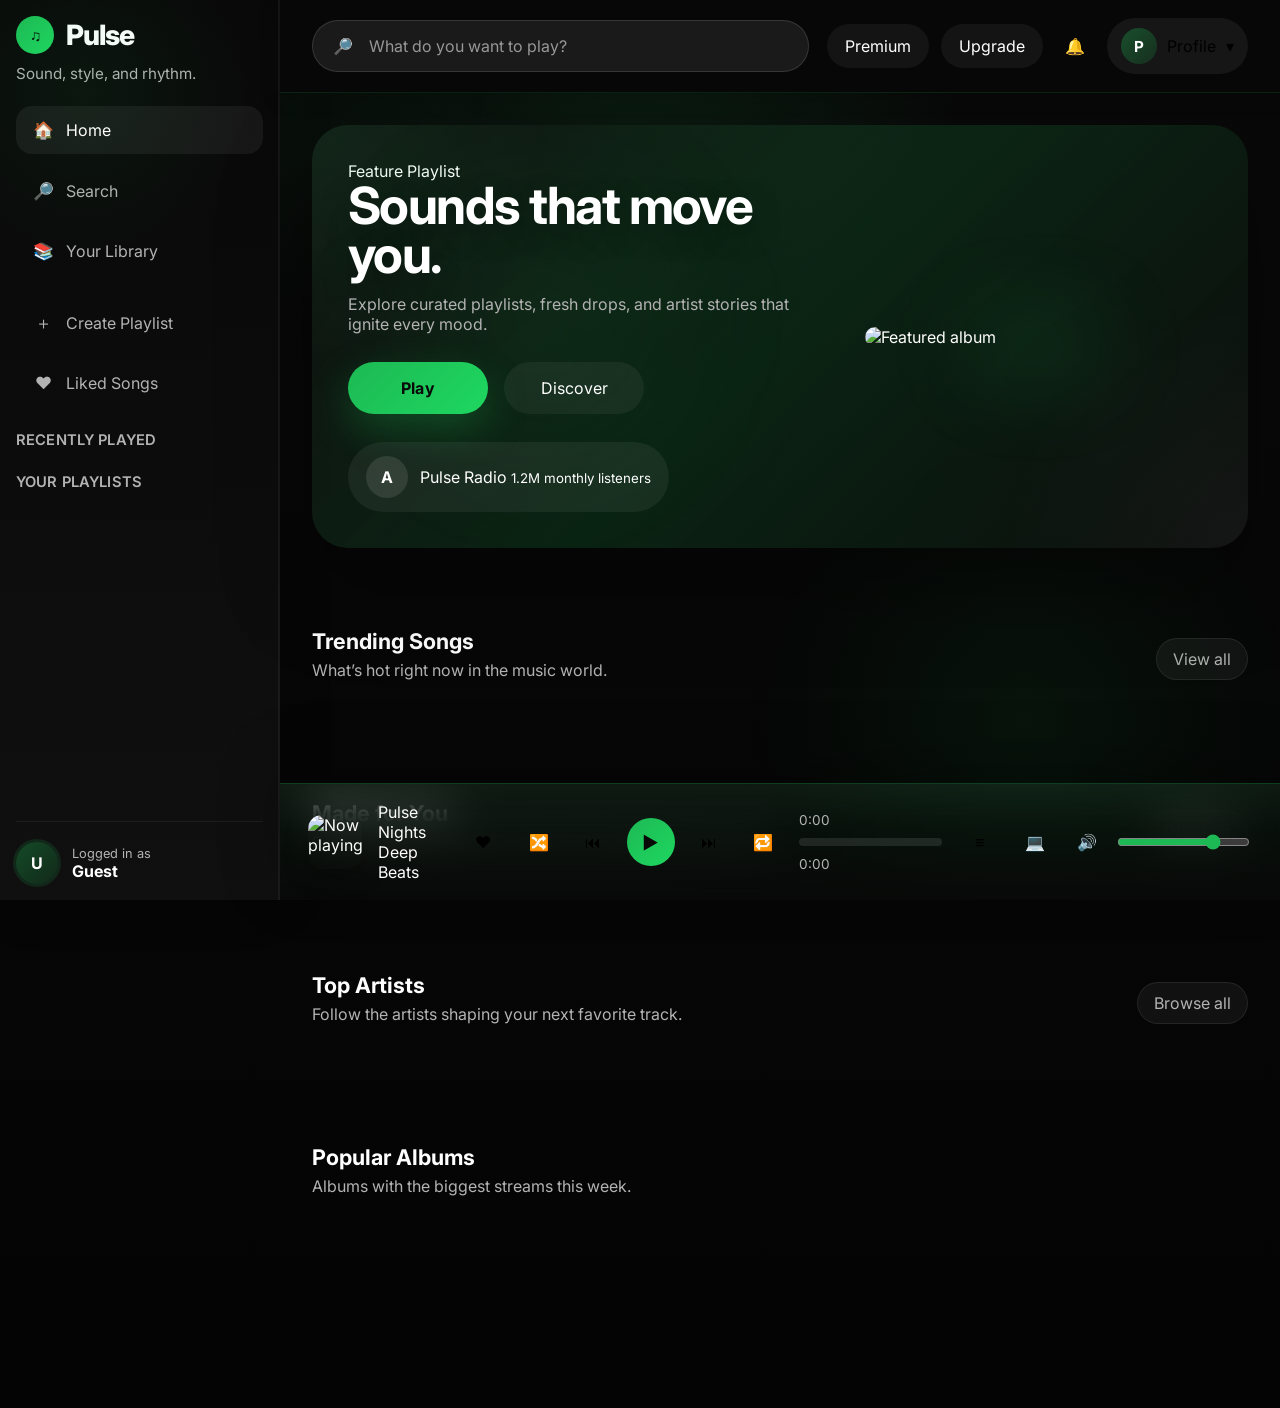
==== commit d1c63abf: "UI change and some problem solved" ====
--- a/index.html
+++ b/index.html
@@ -182,37 +182,95 @@
         <section class="section-block" id="premium-section" hidden>
           <div class="section-heading">
             <div>
-              <h2>Premium</h2>
-              <p>Unlock ad-free listening, offline downloads, and premium-only playlists.</p>
-            </div>
-          </div>
-          <div class="premium-panel">
-            <div class="premium-card">
-              <h3>Unlimited premium access</h3>
-              <p>Enjoy uninterrupted music, offline downloads, and higher quality audio across devices.</p>
-              <ul>
-                <li>Ad-free playback</li>
-                <li>Unlimited downloads</li>
-                <li>Offline listening</li>
-                <li>Premium-only playlists</li>
+              <h2>Premium Plans</h2>
+              <p>Choose the perfect plan for your music listening experience.</p>
+            </div>
+          </div>
+          <div class="premium-plans-grid">
+            <div class="premium-plan-card">
+              <div class="plan-badge">Popular</div>
+              <h3>Free</h3>
+              <div class="plan-price">₹0<span>/month</span></div>
+              <p class="plan-desc">Great for casual listeners</p>
+              <ul class="plan-features">
+                <li>✓ Ad-supported playback</li>
+                <li>✓ Standard audio quality</li>
+                <li>✓ Mobile & desktop access</li>
+                <li>✓ Create playlists</li>
               </ul>
-              <button class="primary-btn">Start premium</button>
-            </div>
-            <div class="premium-details">
-              <div class="premium-feature">
-                <strong>High quality audio</strong>
-                <p>Listen in crystal-clear sound with priority streaming.</p>
+              <button class="ghost-btn plan-btn">Current Plan</button>
+            </div>
+            <div class="premium-plan-card featured">
+              <div class="plan-badge-featured">Best Value</div>
+              <h3>Premium</h3>
+              <div class="plan-price">₹119<span>/month</span></div>
+              <p class="plan-desc">For the music lover</p>
+              <ul class="plan-features">
+                <li>✓ Ad-free playback</li>
+                <li>✓ High quality audio (320kbps)</li>
+                <li>✓ Offline downloads (30 songs)</li>
+                <li>✓ Skip unlimited tracks</li>
+                <li>✓ Priority customer support</li>
+              </ul>
+              <button class="primary-btn plan-btn">Upgrade Now</button>
+            </div>
+            <div class="premium-plan-card">
+              <div class="plan-badge">Premium+</div>
+              <h3>Premium+</h3>
+              <div class="plan-price">₹199<span>/month</span></div>
+              <p class="plan-desc">Maximum audio quality</p>
+              <ul class="plan-features">
+                <li>✓ All Premium features</li>
+                <li>✓ Lossless audio (HiFi)</li>
+                <li>✓ Unlimited downloads</li>
+                <li>✓ Spatial audio support</li>
+                <li>✓ Early access to new features</li>
+              </ul>
+              <button class="ghost-btn plan-btn">Learn More</button>
+            </div>
+            <div class="premium-plan-card">
+              <div class="plan-badge">Family</div>
+              <h3>Family</h3>
+              <div class="plan-price">₹299<span>/month</span></div>
+              <p class="plan-desc">Up to 6 family members</p>
+              <ul class="plan-features">
+                <li>✓ Premium for 6 accounts</li>
+                <li>✓ Individual profiles</li>
+                <li>✓ Parental controls</li>
+                <li>✓ Shared family library</li>
+                <li>✓ Save up to 50% per person</li>
+              </ul>
+              <button class="ghost-btn plan-btn">Family Plan</button>
+            </div>
+          </div>
+        </section>
+
+        <section class="section-block" id="artist-profile-section" hidden>
+          <div class="artist-profile-header">
+            <div class="artist-banner">
+              <img id="artist-cover" src="" alt="Artist" class="artist-cover" />
+              <div class="artist-cover-overlay"></div>
+            </div>
+            <div class="artist-profile-info">
+              <span class="artist-badge">Artist</span>
+              <h1 id="artist-name">Artist Name</h1>
+              <p id="artist-genre">Genre</p>
+              <p id="artist-stats" class="artist-stats">0 followers</p>
+              <div class="artist-profile-actions">
+                <button class="primary-btn" id="artist-follow-btn">Follow</button>
+                <button class="ghost-btn" id="artist-play-btn">Play</button>
               </div>
-              <div class="premium-feature">
-                <strong>Family sharing</strong>
-                <p>Share premium benefits with friends and family.</p>
+            </div>
+          </div>
+          <section class="section-block" id="artist-songs-section">
+            <div class="section-heading">
+              <div>
+                <h2>Popular Songs</h2>
+                <p>Most played tracks from this artist</p>
               </div>
-              <div class="premium-feature">
-                <strong>Exclusive playlists</strong>
-                <p>Access hand-picked premium playlists and new drops.</p>
-              </div>
-            </div>
-          </div>
+            </div>
+            <div class="horizontal-cards" id="artist-songs-grid"></div>
+          </section>
         </section>
       </main>
     </div>
--- a/style.css
+++ b/style.css
@@ -223,9 +223,11 @@
   border-radius: 50%;
   display: grid;
   place-items: center;
-  background: linear-gradient(135deg, rgba(29,185,84,0.25), rgba(255,255,255,0.08));
+  background: linear-gradient(135deg, rgba(29,185,84,0.35), rgba(29,185,84,0.15));
   color: var(--text);
   font-weight: 700;
+  font-size: 1rem;
+  flex-shrink: 0;
 }
 
 .badge {
@@ -264,11 +266,11 @@
   align-items: center;
   justify-content: space-between;
   gap: 18px;
-  padding: 16px 32px;
-  background: rgba(8,8,8,0.95);
-  backdrop-filter: blur(20px);
-  border-bottom: 1px solid rgba(255,255,255,0.08);
-  box-shadow: 0 20px 60px rgba(0,0,0,0.22);
+  padding: 18px 32px;
+  background: rgba(8,8,8,0.98);
+  backdrop-filter: blur(30px);
+  border-bottom: 1px solid rgba(29,185,84,0.15);
+  box-shadow: 0 4px 20px rgba(0,0,0,0.2);
   position: relative;
 }
 
@@ -387,9 +389,9 @@
   gap: 14px;
   padding: 14px 20px;
   border-radius: 999px;
-  background: rgba(255,255,255,0.06);
-  border: 1px solid rgba(255,255,255,0.08);
-  transition: border-color var(--transition), box-shadow var(--transition);
+  background: rgba(255,255,255,0.08);
+  border: 1px solid rgba(255,255,255,0.12);
+  transition: all var(--transition);
 }
 
 .search-field:focus-within {
@@ -491,6 +493,17 @@
   padding: 10px 14px;
   border-radius: 999px;
   background: rgba(255,255,255,0.06);
+  transition: background var(--transition);
+}
+
+.profile-btn:hover {
+  background: rgba(255,255,255,0.12);
+}
+
+.profile-btn .avatar {
+  width: 36px;
+  height: 36px;
+  font-size: 0.95rem;
 }
 
 .username-text {
@@ -639,8 +652,8 @@
 
 .notification-panel {
   position: fixed;
-  right: 24px;
-  bottom: 24px;
+  right: 32px;
+  top: 95px;
   width: min(360px, calc(100vw - 48px));
   border-radius: 24px;
   background: rgba(12,12,12,0.98);
@@ -720,6 +733,182 @@
   margin-bottom: 8px;
 }
 
+.premium-plans-grid {
+  display: grid;
+  grid-template-columns: repeat(auto-fit, minmax(280px, 1fr));
+  gap: 24px;
+}
+
+.premium-plan-card {
+  background: linear-gradient(135deg, rgba(255,255,255,0.05), rgba(255,255,255,0.02));
+  border: 1px solid rgba(255,255,255,0.08);
+  border-radius: 28px;
+  padding: 32px 24px;
+  position: relative;
+  display: flex;
+  flex-direction: column;
+  gap: 18px;
+  transition: all var(--transition);
+}
+
+.premium-plan-card:hover {
+  transform: translateY(-6px);
+  border-color: rgba(29,185,84,0.3);
+  box-shadow: 0 20px 60px rgba(29,185,84,0.1);
+}
+
+.premium-plan-card.featured {
+  border-color: rgba(29,185,84,0.5);
+  background: linear-gradient(135deg, rgba(29,185,84,0.15), rgba(29,185,84,0.08));
+  transform: scale(1.02);
+}
+
+.plan-badge,
+.plan-badge-featured {
+  position: absolute;
+  top: 16px;
+  right: 16px;
+  padding: 6px 14px;
+  border-radius: 999px;
+  background: rgba(255,255,255,0.08);
+  color: var(--muted);
+  font-size: 0.8rem;
+  font-weight: 600;
+  text-transform: uppercase;
+  letter-spacing: 0.05em;
+}
+
+.plan-badge-featured {
+  background: rgba(29,185,84,0.25);
+  color: var(--accent);
+}
+
+.premium-plan-card h3 {
+  margin: 0;
+  font-size: 1.4rem;
+  font-weight: 700;
+}
+
+.plan-price {
+  font-size: 1.8rem;
+  font-weight: 700;
+  color: var(--text);
+}
+
+.plan-price span {
+  font-size: 0.9rem;
+  color: var(--muted);
+  font-weight: 500;
+}
+
+.plan-desc {
+  margin: 0;
+  color: var(--muted);
+  font-size: 0.95rem;
+}
+
+.plan-features {
+  margin: 0;
+  padding: 0;
+  list-style: none;
+  display: grid;
+  gap: 12px;
+}
+
+.plan-features li {
+  color: var(--text);
+  font-size: 0.95rem;
+}
+
+.plan-btn {
+  margin-top: auto;
+  min-width: 140px;
+}
+
+.artist-profile-header {
+  position: relative;
+  margin: -32px -32px 32px -32px;
+}
+
+.artist-banner {
+  position: relative;
+  height: 400px;
+  overflow: hidden;
+  border-radius: 0 0 28px 28px;
+}
+
+.artist-cover {
+  width: 100%;
+  height: 100%;
+  object-fit: cover;
+}
+
+.artist-cover-overlay {
+  position: absolute;
+  inset: 0;
+  background: linear-gradient(180deg, transparent 30%, rgba(18,18,18,0.8) 100%);
+}
+
+.artist-profile-info {
+  position: absolute;
+  bottom: 32px;
+  left: 32px;
+  display: grid;
+  gap: 12px;
+  color: var(--text);
+}
+
+.artist-badge {
+  display: inline-flex;
+  width: fit-content;
+  padding: 8px 16px;
+  border-radius: 999px;
+  background: rgba(29,185,84,0.18);
+  color: var(--accent);
+  font-weight: 700;
+  font-size: 0.8rem;
+  text-transform: uppercase;
+  letter-spacing: 0.05em;
+}
+
+.artist-profile-info h1 {
+  margin: 0;
+  font-size: 3.2rem;
+  font-weight: 800;
+  line-height: 1.1;
+}
+
+.artist-profile-info > p {
+  margin: 0;
+  font-size: 1.1rem;
+  color: var(--muted);
+}
+
+.artist-stats {
+  color: var(--muted);
+  font-size: 0.95rem;
+}
+
+.artist-profile-actions {
+  display: flex;
+  gap: 12px;
+  margin-top: 8px;
+}
+
+.artist-profile-actions button {
+  min-width: 120px;
+}
+
+.plan-btn {
+  margin-top: auto;
+  min-width: 140px;
+}
+
+.following {
+  background: rgba(29,185,84,0.2) !important;
+  color: var(--accent) !important;
+}
+
 body.search-active .hero-panel,
 body.search-active .section-block:not(#search-results-section) {
   display: none;
@@ -792,14 +981,14 @@
 .card {
   position: relative;
   min-height: 320px;
-  border-radius: 32px;
+  border-radius: 20px;
   overflow: hidden;
-  background: rgba(255,255,255,0.04);
-  border: 1px solid rgba(255,255,255,0.08);
-  box-shadow: 0 20px 60px rgba(0,0,0,0.22);
+  background: linear-gradient(135deg, rgba(255,255,255,0.06), rgba(255,255,255,0.03));
+  border: 1px solid rgba(255,255,255,0.12);
+  box-shadow: 0 8px 24px rgba(0,0,0,0.15);
   display: grid;
   grid-template-rows: auto 1fr;
-  transition: transform var(--transition), box-shadow var(--transition), border-color var(--transition);
+  transition: all var(--transition);
 }
 
 .card::before {
@@ -812,8 +1001,9 @@
 
 .card:hover {
   transform: translateY(-8px);
-  box-shadow: 0 35px 90px rgba(0,0,0,0.3);
-  border-color: rgba(29,185,84,0.18);
+  box-shadow: 0 16px 40px rgba(0,0,0,0.3);
+  border-color: rgba(29,185,84,0.25);
+  background: linear-gradient(135deg, rgba(29,185,84,0.1), rgba(255,255,255,0.05));
 }
 
 .card img {
@@ -1142,9 +1332,9 @@
   align-items: center;
   gap: 18px;
   padding: 18px 28px;
-  background: rgba(9,9,9,0.92);
+  background: linear-gradient(180deg, rgba(29,185,84,0.08), rgba(9,9,9,0.92));
   backdrop-filter: blur(24px);
-  border-top: 1px solid rgba(255,255,255,0.08);
+  border-top: 1px solid rgba(29,185,84,0.3);
   box-shadow: 0 -20px 60px rgba(0,0,0,0.25);
 }
 
@@ -1167,6 +1357,12 @@
   height: 54px;
   border-radius: 14px;
   object-fit: cover;
+  box-shadow: 0 8px 24px rgba(0,0,0,0.3);
+  transition: transform var(--transition);
+}
+
+.player-cover:hover {
+  transform: scale(1.05) translateY(-2px);
 }
 
 .player-left p {
@@ -1184,6 +1380,14 @@
   height: 48px;
   background: linear-gradient(135deg, var(--accent), #1ed760);
   color: #080808;
+  transition: all var(--transition);
+  font-weight: 700;
+  font-size: 1.1rem;
+}
+
+.primary-circle:hover {
+  transform: scale(1.08);
+  box-shadow: 0 8px 24px rgba(29,185,84,0.4);
 }
 
 .progress-shell {
@@ -1199,6 +1403,11 @@
   background: rgba(255,255,255,0.1);
   position: relative;
   cursor: pointer;
+  transition: height var(--transition);
+}
+
+.progress-track:hover {
+  height: 10px;
 }
 
 .progress-fill {
@@ -1206,6 +1415,7 @@
   width: 0%;
   border-radius: 999px;
   background: linear-gradient(90deg, var(--accent), #1ed760);
+  box-shadow: 0 0 12px rgba(29,185,84,0.6);
 }
 
 .progress-thumb {
@@ -1218,6 +1428,12 @@
   background: var(--text);
   transform: translate(-50%, -50%);
   transition: left var(--transition);
+  box-shadow: 0 4px 12px rgba(0,0,0,0.4);
+  opacity: 0;
+}
+
+.progress-track:hover .progress-thumb {
+  opacity: 1;
 }
 
 .time-label {
@@ -1403,6 +1619,36 @@
   outline: none;
 }
 
+.password-field {
+  position: relative;
+  display: flex;
+  align-items: center;
+}
+
+.password-field input {
+  width: 100%;
+  padding-right: 45px;
+}
+
+.password-toggle {
+  position: absolute;
+  right: 16px;
+  background: none;
+  border: none;
+  color: var(--text);
+  font-size: 1.1rem;
+  cursor: pointer;
+  padding: 8px;
+  display: flex;
+  align-items: center;
+  justify-content: center;
+  transition: opacity var(--transition);
+}
+
+.password-toggle:hover {
+  opacity: 0.7;
+}
+
 .auth-footer-checkbox {
   align-items: center;
   font-size: 0.95rem;
